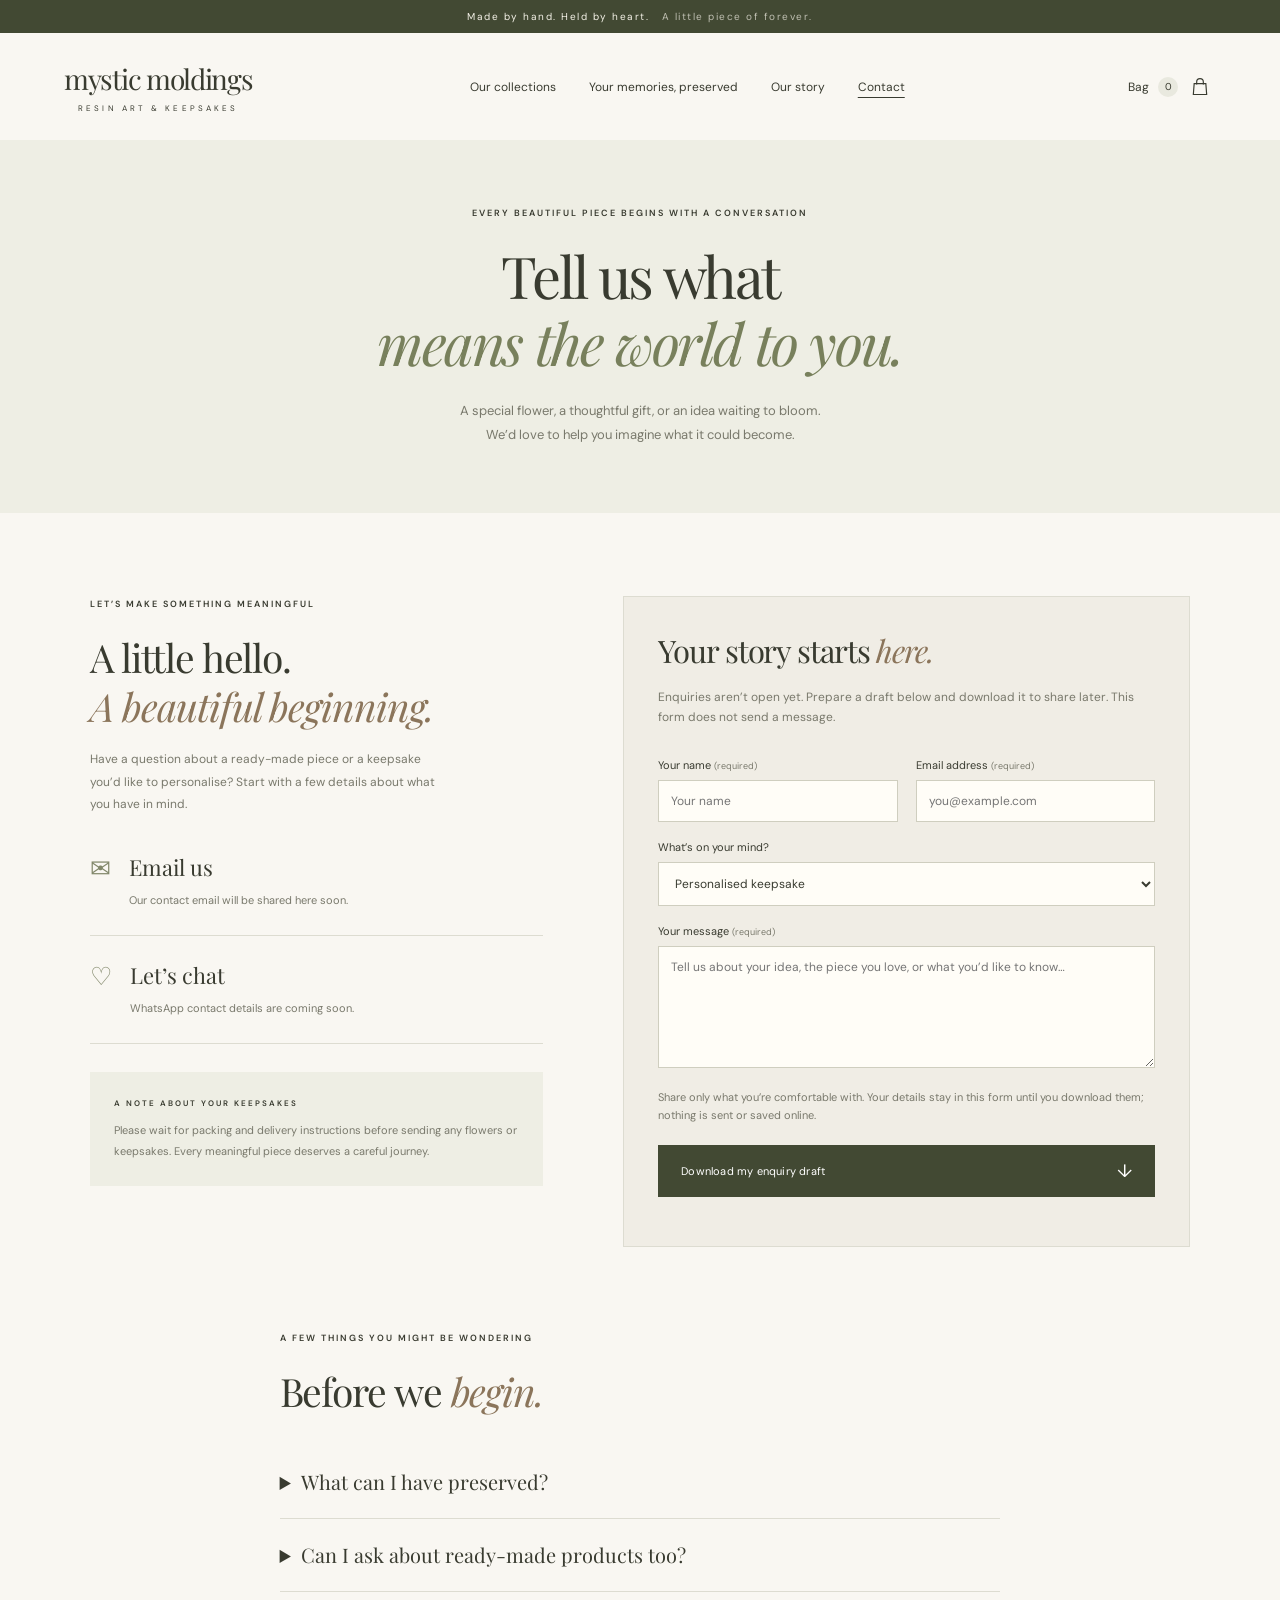
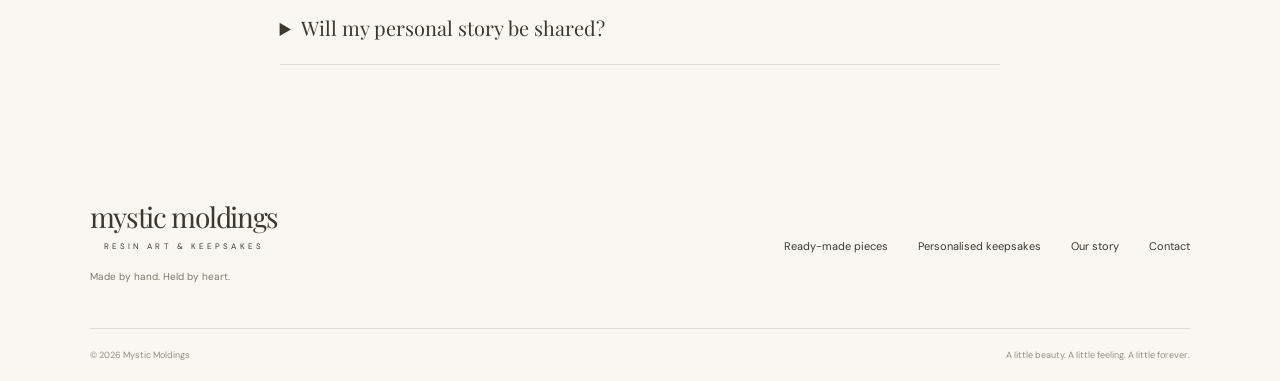
==== contact.html @ 8fd35c90 "Add contact page with enquiry draft form and FAQs" ====
<!DOCTYPE html>
<html lang="en">
<head><meta charset="UTF-8"><meta name="viewport" content="width=device-width,initial-scale=1"><meta name="theme-color" content="#f5f1e9"><title>Contact — Mystic Moldings</title><link rel="preconnect" href="https://fonts.googleapis.com"><link rel="preconnect" href="https://fonts.gstatic.com" crossorigin><link href="https://fonts.googleapis.com/css2?family=DM+Sans:wght@400;500;600;700&family=Manrope:wght@400;500;600&family=Playfair+Display:ital,wght@0,400;0,500;0,600;1,400;1,500&display=swap" rel="stylesheet"><link rel="stylesheet" href="styles.css"></head>
<body>

<div class="announcement">Made by hand. Held by heart. <span>A little piece of forever.</span></div>
<header class="header"><a class="wordmark" href="index.html" aria-label="Mystic Moldings home">mystic moldings<span>RESIN ART & KEEPSAKES</span></a><nav aria-label="Main navigation"><a href="index.html#collections">Our collections</a><a href="index.html#keepsakes">Your memories, preserved</a><a href="index.html#about">Our story</a><a href="contact.html" aria-current="page">Contact</a></nav><button class="bag-button" id="open-bag" aria-label="Open shopping bag">Bag <span id="bag-count">0</span><svg viewBox="0 0 24 24" fill="none" stroke="currentColor" stroke-width="1.4"><path d="M5 8h14l1 13H4L5 8Z"/><path d="M8 9V6a4 4 0 0 1 8 0v3"/></svg></button></header>
<main id="main-content">
<section class="contact-intro section">
  <p class="eyebrow">EVERY BEAUTIFUL PIECE BEGINS WITH A CONVERSATION</p>
  <h1>Tell us what<br><em>means the world to you.</em></h1>
  <p>A special flower, a thoughtful gift, or an idea waiting to bloom.<br>We’d love to help you imagine what it could become.</p>
</section>
<section class="contact-layout section" aria-label="Contact and enquiry details">
  <div class="contact-details">
    <p class="eyebrow">LET’S MAKE SOMETHING MEANINGFUL</p>
    <h2>A little hello.<br><em>A beautiful beginning.</em></h2>
    <p>Have a question about a ready-made piece or a keepsake you’d like to personalise? Start with a few details about what you have in mind.</p>
    <div class="contact-channel"><span aria-hidden="true">✉</span><div><h3>Email us</h3><p>Our contact email will be shared here soon.</p></div></div>
    <div class="contact-channel"><span aria-hidden="true">♡</span><div><h3>Let’s chat</h3><p>WhatsApp contact details are coming soon.</p></div></div>
    <div class="contact-tip"><p class="eyebrow">A NOTE ABOUT YOUR KEEPSAKES</p><p>Please wait for packing and delivery instructions before sending any flowers or keepsakes. Every meaningful piece deserves a careful journey.</p></div>
  </div>
  <div class="contact-form-panel">
    <h2>Your story starts <em>here.</em></h2>
    <p class="form-intro" id="contact-form-note">Enquiries aren’t open yet. Prepare a draft below and download it to share later. This form does not send a message.</p>
    <form id="contact-form" aria-describedby="contact-form-note">
      <div class="contact-form-row">
        <label>Your name <span>(required)</span><input name="name" required maxlength="80" autocomplete="name" placeholder="Your name"></label>
        <label>Email address <span>(required)</span><input name="email" type="email" required maxlength="254" autocomplete="email" placeholder="you@example.com"></label>
      </div>
      <label>What’s on your mind?<select name="topic"><option>Personalised keepsake</option><option>Ready-made product</option><option>Wedding flowers / varmala</option><option>Pet keepsake</option><option>Gifting or bulk enquiry</option><option>Something else</option></select></label>
      <label>Your message <span>(required)</span><textarea name="message" required rows="6" maxlength="3000" placeholder="Tell us about your idea, the piece you love, or what you’d like to know…"></textarea></label>
      <p class="dialog-note">Share only what you’re comfortable with. Your details stay in this form until you download them; nothing is sent or saved online.</p>
      <button class="button dark full" type="submit">Download my enquiry draft <span aria-hidden="true">↓</span></button>
      <p id="contact-status" role="status" aria-live="polite"></p>
    </form>
  </div>
</section>
<section class="contact-faq section" aria-labelledby="faq-title">
  <p class="eyebrow">A FEW THINGS YOU MIGHT BE WONDERING</p>
  <h2 id="faq-title">Before we <em>begin.</em></h2>
  <details><summary>What can I have preserved?</summary><p>Roses, wedding varmalas, bouquet flowers, and small keepsakes such as pet hair are starting points for a personalised piece. Suitability depends on the material and its condition, so discuss your idea with us before sending anything.</p></details>
  <details><summary>Can I ask about ready-made products too?</summary><p>Of course. Choose “Ready-made product” in your enquiry and include the name of the jewellery, clock, pen stand, table, or other piece you’re interested in.</p></details>
  <details><summary>Will my personal story be shared?</summary><p>Your story is yours to tell. We’ll ask your permission before featuring a keepsake story, and leave out personal details.</p></details>
</section>
</main><footer><div><a class="wordmark" href="index.html">mystic moldings<span>RESIN ART & KEEPSAKES</span></a><p>Made by hand. Held by heart.</p></div><div class="footer-links"><a href="index.html#shop">Ready-made pieces</a><a href="index.html#keepsakes">Personalised keepsakes</a><a href="index.html#about">Our story</a><a href="contact.html">Contact</a></div><div class="footer-bottom"><span>© <span id="year"></span> Mystic Moldings</span><span>A little beauty. A little feeling. A little forever.</span></div></footer>
<dialog id="bag-dialog"><div class="dialog-heading"><h2>Your bag <em id="bag-title-count"></em></h2><button class="close" data-close aria-label="Close shopping bag">×</button></div><div id="bag-items"></div><div id="bag-total"></div><p class="dialog-note">This is a collection preview. Checkout will be available when the shop launches.</p><button class="button dark full" data-close>Continue exploring <span>→</span></button></dialog>
<script src="script.js"></script><script src="contact.js"></script>
</body></html>
---- styles.css ----
:root{--paper:#f9f7f2;--ink:#393b30;--muted:#79796c;--line:#dddcd1;--olive:#424933;--serif:'Playfair Display',Georgia,serif}*{box-sizing:border-box}html{scroll-behavior:smooth;scroll-padding-top:30px}body{margin:0;background:var(--paper);color:var(--ink);font-family:'DM Sans',sans-serif;font-size:14px}button,input,select,textarea{font:inherit}button,a{-webkit-tap-highlight-color:transparent}button{cursor:pointer}a{color:inherit;text-decoration:none}button{color:inherit}button:focus-visible,a:focus-visible{outline:2px solid #a77751;outline-offset:5px}.announcement{background:var(--olive);color:#f6f3e9;text-align:center;padding:10px 20px;font-size:10px;letter-spacing:1.5px}.announcement span{margin-left:8px;opacity:.7}.header{max-width:1500px;margin:auto;padding:27px 5%;display:flex;align-items:center;justify-content:space-between;gap:24px}.wordmark{font-family:var(--serif);font-size:28px;letter-spacing:-1.3px;display:inline-block;white-space:nowrap}.wordmark>span{font-family:'DM Sans',sans-serif;display:block;text-align:center;font-size:8px;letter-spacing:3.1px;margin-top:6px}.header nav{display:flex;gap:33px;font-size:12px}.header nav a:hover,.footer-links a:hover{color:#9c6b4d}.bag-button{border:0;background:none;display:flex;gap:9px;align-items:center;font-size:12px}.bag-button svg{width:20px;margin-left:3px}.bag-button>span{background:#e9e9df;border-radius:50%;height:20px;width:20px;display:grid;place-items:center;font-size:10px}.hero{max-width:1500px;margin:auto;display:grid;grid-template-columns:1fr 1fr;min-height:620px}.hero-copy{padding:77px 10% 48px}.eyebrow{font-size:9px;font-weight:600;letter-spacing:2px;line-height:1.8;margin:0 0 21px}.hero .eyebrow{display:flex;align-items:center;gap:9px}.eyebrow>span{height:5px;width:5px;background:#8b906c;border-radius:50%}h1,h2,h3,p{margin-top:0}h1,h2,h3{font-family:var(--serif);font-weight:400}h1{font-size:clamp(44px,4.65vw,70px);line-height:1.16;letter-spacing:-2.4px;margin-bottom:25px}em{font-weight:400;color:#8b755b}h1 em{color:#78805c}.hero-description{max-width:345px;font-size:13px;line-height:1.9;color:#737365;margin-bottom:30px}.button{display:inline-flex;align-items:center;justify-content:space-between;gap:30px;border:0;padding:17px 23px;font-size:11px;letter-spacing:.2px;transition:background .2s,transform .2s}.button:hover{transform:translateY(-2px)}.dark{background:var(--olive);color:white}.dark:hover{background:#596145}.button>span{font-size:18px;line-height:1}.text-link{display:flex;align-items:center;width:max-content;gap:13px;font-size:11px;background:none;padding:0 0 5px;border:0;border-bottom:1px solid #b9b8a7}.hero .text-link{margin-top:22px}.hero-footnote{display:flex;align-items:center;gap:12px;margin-top:39px}.hero-footnote svg{width:28px;color:#999f83}.hero-footnote p{font-size:9px;line-height:1.8;margin:0;color:#8a8a7e}.hero-footnote strong{font-weight:400;color:#565b48}.hero-image{position:relative;overflow:hidden;margin:10px 20px 20px 0;border-radius:120px 0 0 0;min-height:590px;background:#ccc3ae}.hero-image>img{width:100%;height:100%;position:absolute;object-fit:cover;object-position:center 57%;filter:brightness(.82) saturate(.68)}.image-shade{position:absolute;inset:0;background:linear-gradient(transparent 45%,#23291e85)}.round-seal{position:absolute;top:30px;right:28px;border-radius:50%;width:101px;height:101px;border:1px solid #f4f3dc99;display:flex;flex-direction:column;justify-content:center;align-items:center;color:#fffbe8;font-size:6px;letter-spacing:1.2px;transform:rotate(12deg);gap:3px}.round-seal span{font-size:38px;line-height:1.2}.image-caption{position:absolute;bottom:50px;left:43px;color:#fff9ec}.image-caption>span{font-family:var(--serif);font-style:italic;font-size:29px}.image-caption p{font-size:9px;letter-spacing:.6px;margin:12px 0 0;opacity:.8}.photo-label{position:absolute;right:21px;bottom:42px;writing-mode:vertical-rl;color:#fff9ec;font-size:7px;letter-spacing:2px}.values-strip{display:flex;justify-content:space-around;gap:20px;padding:23px 5%;border-block:1px solid var(--line);background:#efefe5}.values-strip>span{display:flex;align-items:center;gap:12px;color:#747b5f;font-size:21px}.values-strip>span>span{color:#616651;font-size:10px;letter-spacing:.4px}.section{padding:83px 7%;max-width:1440px;margin:auto}.section-intro{text-align:center;margin-bottom:38px}.section-intro .eyebrow{margin-bottom:15px}h2{font-size:39px;line-height:1.25;letter-spacing:-1.1px;margin-bottom:17px}.section-intro>p:last-child,.section-top>p{font-size:12px;color:var(--muted);line-height:1.9;margin:0}.collection-grid{display:grid;grid-template-columns:1fr 1fr;gap:24px}.collection-card{height:420px;position:relative;overflow:hidden}.collection-card>img{width:100%;height:100%;object-fit:cover;transition:transform .6s;filter:brightness(.72) saturate(.65)}.collection-card:hover>img{transform:scale(1.035)}.collection-overlay{position:absolute;inset:0;background:linear-gradient(transparent,#24271bd6);display:flex;flex-direction:column;justify-content:flex-end;padding:35px;color:#fff9ef}.tiny-label{font-size:8px;letter-spacing:2px;margin-bottom:15px}.collection-overlay h3{font-size:32px;margin-bottom:13px;letter-spacing:-.7px}.collection-overlay p{font-size:11px;line-height:1.9;color:#ece9de}.collection-link{display:flex;justify-content:space-between;align-items:center;border-top:1px solid #ddd9c94f;margin-top:10px;padding-top:18px;font-size:11px}.collection-link b{font-size:21px;font-weight:400}.shop{padding-top:20px}.section-top{display:flex;justify-content:space-between;align-items:flex-end;gap:30px;margin-bottom:26px}.section-top .eyebrow{margin-bottom:14px}.section-top h2{margin:0}.small-note{font-size:10px;color:var(--muted);padding-bottom:7px}.filters{display:flex;gap:8px;margin:29px 0 15px;flex-wrap:wrap}.filters button{border:1px solid var(--line);border-radius:20px;background:transparent;padding:9px 18px;font-size:10px}.filters .active{background:var(--olive);border-color:var(--olive);color:white}.preview-note{font-size:10px;color:var(--muted);margin-bottom:22px}.product-grid{display:grid;grid-template-columns:repeat(4,1fr);gap:22px}.product-image{aspect-ratio:4/5;position:relative;background:#e7e3db;overflow:hidden}.product-image img{height:100%;width:100%;object-fit:cover;filter:saturate(.7);transition:transform .4s}.product-card:hover img{transform:scale(1.04)}.product-tag{position:absolute;left:13px;top:13px;font-size:7px;letter-spacing:1px;background:#f9f7f0ed;padding:7px 9px}.add-bag{position:absolute;right:12px;bottom:12px;border:0;background:var(--paper);border-radius:50%;width:33px;height:33px;font-size:22px;transition:background .2s}.add-bag:hover{background:#dfe3cf}.product-meta{display:flex;justify-content:space-between;gap:6px;align-items:center;margin-top:15px}.product-meta h3{font-size:17px;margin:0}.product-meta span{font-size:11px;white-space:nowrap}.product-card>p{font-size:10px;color:var(--muted);margin-top:7px}.keepsakes{background:#eeeee4;max-width:none;padding-inline:max(7%,calc((100% - 1240px)/2))}.story-grid{display:grid;grid-template-columns:repeat(3,1fr);gap:27px;margin-top:35px}.story-image{height:290px;position:relative;overflow:hidden}.story-image img{width:100%;height:100%;object-fit:cover;filter:saturate(.6)}.story-image span{position:absolute;bottom:15px;left:15px;background:#f9f7f2ed;padding:8px 12px;font-size:7px;letter-spacing:1.3px}.story-card h3{font-size:25px;margin:22px 0 12px}.story-card>p{font-size:11px;line-height:1.9;color:#717665;max-width:330px}.story-link{border:0;border-bottom:1px solid #b9beaa;background:none;font-size:10px;padding:8px 0;display:flex;gap:20px;align-items:center}.story-link span{font-size:16px}.story-disclaimer{font-size:9px;color:#878b7b;margin:29px 0 0}.process{display:grid;grid-template-columns:1.1fr 1fr;gap:100px;padding-block:90px}.process-intro>p:not(.eyebrow){font-size:12px;line-height:1.9;color:var(--muted);max-width:380px;margin-bottom:27px}.steps>div{display:flex;gap:24px;padding:23px 0;border-bottom:1px solid var(--line)}.steps>div:first-child{padding-top:10px}.steps>div>span{font-family:var(--serif);font-style:italic;font-size:24px;color:#a2a68f}.steps h3{font-size:23px;margin-bottom:9px}.steps p{font-size:11px;color:var(--muted);line-height:1.9;margin-bottom:0}.closing{text-align:center;background:#e9e5db;padding:52px 20px 58px}.closing>span{font-size:32px;color:#939878}.closing>p{font-family:var(--serif);font-size:33px;line-height:1.4;margin:15px 0 23px}.closing .text-link{margin:auto}footer{padding:50px 7% 20px;display:flex;justify-content:space-between;flex-wrap:wrap;gap:35px}footer>div>p{font-size:10px;color:var(--muted);margin-top:17px}.footer-links{display:flex;gap:30px;align-items:center;font-size:11px}.footer-bottom{width:100%;border-top:1px solid var(--line);padding-top:20px;display:flex;justify-content:space-between;color:#909183;font-size:9px}dialog{border:1px solid var(--line);background:var(--paper);color:var(--ink);padding:30px;width:min(520px,calc(100% - 30px));max-height:90dvh}dialog::backdrop{background:#21281980;backdrop-filter:blur(4px)}.dialog-heading{display:flex;justify-content:space-between;align-items:center;gap:20px}.dialog-heading h2{font-size:30px}.close{border:0;background:none;font-size:28px;padding:0 5px;align-self:flex-start}.dialog-note{font-size:11px;color:var(--muted);line-height:1.7;margin:20px 0}.full{width:100%}.form-intro{font-size:12px;color:var(--muted);line-height:1.7}form label{display:block;margin-top:18px;font-size:11px}input,select,textarea{display:block;width:100%;margin-top:8px;padding:12px;border:1px solid #cfcebf;border-radius:0;background:#fffdf7;color:var(--ink);font-size:12px}textarea{resize:vertical}.toast{position:fixed;bottom:25px;left:50%;transform:translate(-50%,20px);background:var(--olive);color:white;padding:14px 24px;font-size:12px;opacity:0;pointer-events:none;transition:.3s;z-index:5}.toast.visible{opacity:1;transform:translate(-50%,0)}.bag-item{display:flex;align-items:center;gap:15px;padding:17px 0;border-bottom:1px solid var(--line)}.bag-item img{width:62px;height:75px;object-fit:cover}.bag-item-info{flex:1}.bag-item h3{font-size:19px;margin-bottom:7px}.bag-item p{font-size:11px;margin:0}.remove-item{background:none;border:0;font-size:10px;text-decoration:underline}#bag-total{margin-top:20px;display:flex;justify-content:space-between}#form-status{font-size:11px;line-height:1.6} .empty-bag{padding:30px 0;color:var(--muted);line-height:1.8}
@media(min-width:1500px){.hero-copy{padding-left:75px}.hero-image{margin-right:0}}@media(max-width:1000px){.header nav{gap:18px}.hero-copy{padding:60px 8% 35px}h1{font-size:49px}.hero-image{min-height:560px}.hero{min-height:0}.image-caption{left:25px}.image-caption>span{font-size:25px}.section{padding:65px 5%}.shop{padding-top:15px}.collection-card{height:380px}.collection-overlay{padding:25px}.collection-overlay h3{font-size:27px}.product-grid{gap:15px}.product-meta{align-items:flex-start;flex-direction:column}.story-image{height:240px}.process{gap:45px}h2{font-size:34px}}@media(max-width:700px){.announcement{font-size:8px;padding:9px}.announcement span{margin-left:3px}.header{padding:21px 6%;flex-wrap:wrap;gap:21px}.wordmark{font-size:25px}.header nav{order:3;width:100%;justify-content:space-between;gap:10px;font-size:10px}.hero{grid-template-columns:1fr}.hero-copy{padding:42px 7% 35px}.hero .eyebrow{font-size:8px}h1{font-size:clamp(43px,9.7vw,64px)}.hero-description{max-width:400px;font-size:12px}.hero-footnote{margin-top:25px}.hero-image{min-height:420px;margin:0 5% 24px;border-radius:85px 0 0 0}.image-caption{bottom:30px;left:26px}.round-seal{width:82px;height:82px;font-size:5px;right:22px;top:22px}.values-strip{display:grid;grid-template-columns:1fr 1fr;gap:15px;padding:19px 6%}.values-strip>span{gap:8px;font-size:19px}.values-strip>span>span{font-size:8px;letter-spacing:0}.section{padding:52px 6%}h2{font-size:32px}.section-intro{margin-bottom:28px}.collection-grid{grid-template-columns:1fr;gap:18px}.collection-card{height:370px}.collection-overlay{padding:27px}.collection-overlay h3{font-size:30px}.section-top{display:block}.section-top>p{margin-top:18px}.small-note{display:block;margin-top:15px}.shop{padding-top:8px}.product-grid{grid-template-columns:repeat(2,1fr);gap:23px 15px}.product-meta h3{font-size:18px}.filters{gap:6px}.filters button{padding:8px 12px;font-size:9px}.preview-note{line-height:1.7}.story-grid{grid-template-columns:1fr;gap:35px}.story-image{height:330px}.story-card>p{max-width:none}.story-card h3{margin-top:18px}.story-disclaimer{line-height:1.7}.process{grid-template-columns:1fr;gap:30px}.closing>p{font-size:27px}.footer-links{flex-direction:column;align-items:flex-start;gap:14px}.footer-bottom{font-size:8px;gap:20px;line-height:1.7}footer{padding:37px 6% 20px}.photo-label{font-size:6px}.toast{max-width:90%;width:max-content;text-align:center}.dialog-heading h2{font-size:27px}}@media(prefers-reduced-motion:reduce){html{scroll-behavior:auto}*,*::before,*::after{transition:none!important}}
/* Contact page */
[aria-current="page"]{text-decoration:underline;text-underline-offset:6px}
.contact-intro{text-align:center;background:#eeeee4;max-width:none;padding-block:65px}
.contact-intro h1{font-size:clamp(39px,4.5vw,64px);margin-bottom:23px}
.contact-intro>p:last-child{color:var(--muted);font-size:13px;line-height:1.9;margin:0}
.contact-layout{display:grid;grid-template-columns:1fr 1.25fr;gap:80px;align-items:start}
.contact-details>p:not(.eyebrow){font-size:12px;line-height:1.9;color:var(--muted);max-width:360px}
.contact-channel{display:flex;gap:18px;border-bottom:1px solid var(--line);padding:24px 0}
.contact-channel>span{font-size:25px;color:#82886b}
.contact-channel h3{font-size:22px;margin-bottom:8px}
.contact-channel p,.contact-tip>p:last-child{font-size:11px;line-height:1.9;color:var(--muted);margin:0}
.contact-tip{background:#eeeee4;padding:24px;margin-top:28px}
.contact-tip .eyebrow{margin-bottom:10px;font-size:8px}
.contact-form-panel{background:#f0ede5;border:1px solid var(--line);padding:34px}
.contact-form-panel h2{font-size:31px}
.contact-form-row{display:grid;grid-template-columns:1fr 1fr;gap:18px}
.contact-form-panel label>span{color:var(--muted);font-size:9px}
#contact-status{font-size:11px;line-height:1.8;margin:15px 0 0;color:var(--olive)}
.contact-faq{max-width:900px;padding-top:0}
.contact-faq h2{margin-bottom:30px}
.contact-faq details{border-bottom:1px solid var(--line);padding:21px 0}
.contact-faq summary{cursor:pointer;font-family:var(--serif);font-size:20px;line-height:1.5}
.contact-faq details p{font-size:12px;line-height:1.9;color:var(--muted);margin:15px 0 0}
@media(max-width:1000px){.contact-layout{gap:35px}.contact-form-row{grid-template-columns:1fr;gap:0}.contact-form-panel{padding:26px}.header nav{gap:17px}}
@media(max-width:700px){.contact-intro{padding:43px 6%}.contact-intro .eyebrow{font-size:8px}.contact-layout{grid-template-columns:1fr;gap:35px}.contact-form-panel{padding:23px}.contact-form-panel h2{font-size:29px}.contact-faq{padding-top:0}.header nav{flex-wrap:wrap;gap:15px}.contact-faq summary{font-size:18px}}
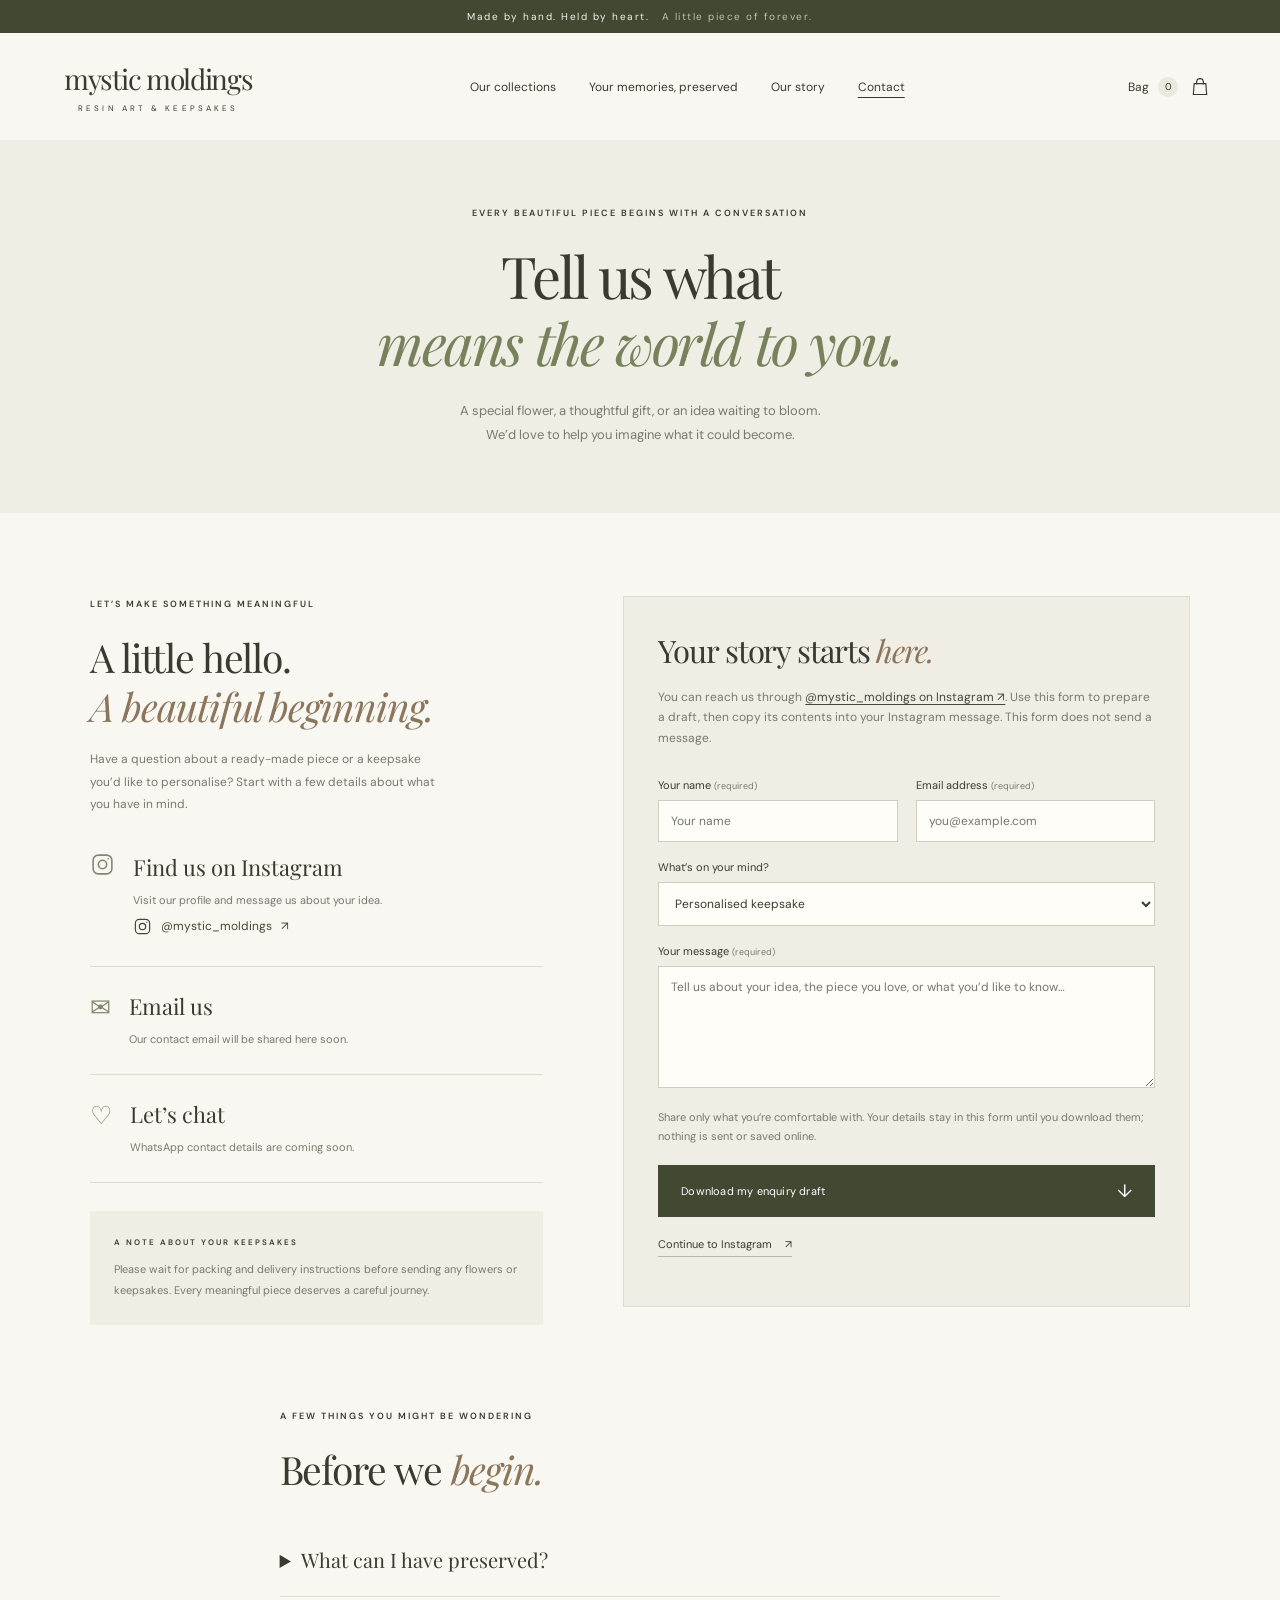
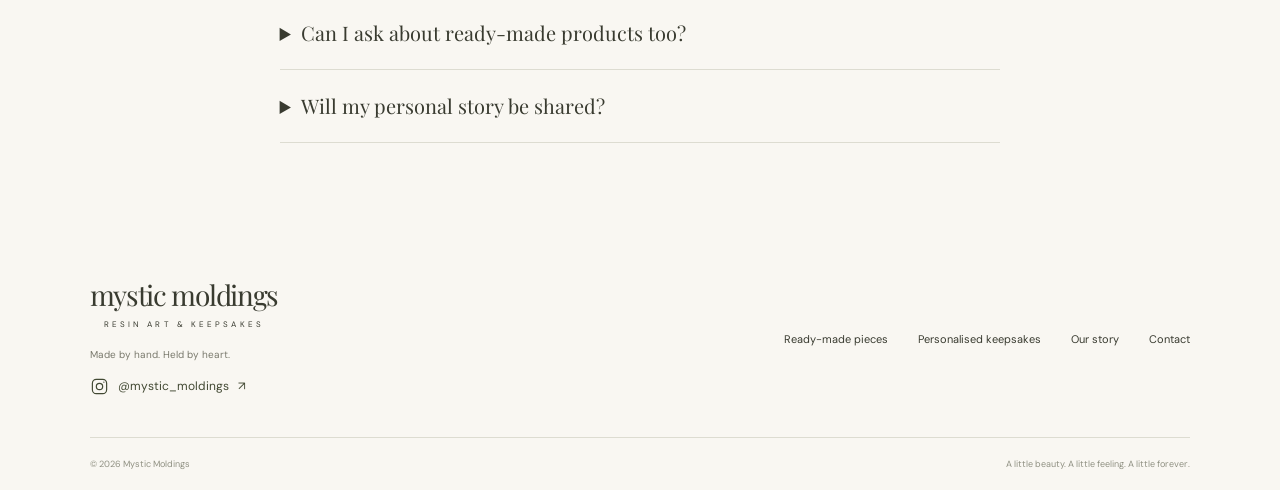
==== commit 031e9b17: "Link Instagram profile throughout storefront and enquiry flows" ====
--- a/contact.html
+++ b/contact.html
@@ -16,13 +16,14 @@
     <p class="eyebrow">LET’S MAKE SOMETHING MEANINGFUL</p>
     <h2>A little hello.<br><em>A beautiful beginning.</em></h2>
     <p>Have a question about a ready-made piece or a keepsake you’d like to personalise? Start with a few details about what you have in mind.</p>
+    <div class="contact-channel instagram-contact"><span aria-hidden="true"><svg viewBox="0 0 24 24" fill="none" stroke="currentColor" stroke-width="1.5" aria-hidden="true"><rect x="3" y="3" width="18" height="18" rx="5"/><circle cx="12" cy="12" r="4"/><circle cx="17.5" cy="6.5" r=".8" fill="currentColor" stroke="none"/></svg></span><div><h3>Find us on Instagram</h3><p>Visit our profile and message us about your idea.</p><a class="instagram-link" href="https://www.instagram.com/mystic_moldings/" target="_blank" rel="noopener noreferrer" aria-label="Mystic Moldings on Instagram (opens in a new tab)"><svg viewBox="0 0 24 24" fill="none" stroke="currentColor" stroke-width="1.5" aria-hidden="true"><rect x="3" y="3" width="18" height="18" rx="5"/><circle cx="12" cy="12" r="4"/><circle cx="17.5" cy="6.5" r=".8" fill="currentColor" stroke="none"/></svg><span>@mystic_moldings</span><span aria-hidden="true">↗</span></a></div></div>
     <div class="contact-channel"><span aria-hidden="true">✉</span><div><h3>Email us</h3><p>Our contact email will be shared here soon.</p></div></div>
     <div class="contact-channel"><span aria-hidden="true">♡</span><div><h3>Let’s chat</h3><p>WhatsApp contact details are coming soon.</p></div></div>
     <div class="contact-tip"><p class="eyebrow">A NOTE ABOUT YOUR KEEPSAKES</p><p>Please wait for packing and delivery instructions before sending any flowers or keepsakes. Every meaningful piece deserves a careful journey.</p></div>
   </div>
   <div class="contact-form-panel">
     <h2>Your story starts <em>here.</em></h2>
-    <p class="form-intro" id="contact-form-note">Enquiries aren’t open yet. Prepare a draft below and download it to share later. This form does not send a message.</p>
+    <p class="form-intro" id="contact-form-note">You can reach us through <a href="https://www.instagram.com/mystic_moldings/" target="_blank" rel="noopener noreferrer">@mystic_moldings on Instagram ↗</a>. Use this form to prepare a draft, then copy its contents into your Instagram message. This form does not send a message.</p>
     <form id="contact-form" aria-describedby="contact-form-note">
       <div class="contact-form-row">
         <label>Your name <span>(required)</span><input name="name" required maxlength="80" autocomplete="name" placeholder="Your name"></label>
@@ -32,6 +33,7 @@
       <label>Your message <span>(required)</span><textarea name="message" required rows="6" maxlength="3000" placeholder="Tell us about your idea, the piece you love, or what you’d like to know…"></textarea></label>
       <p class="dialog-note">Share only what you’re comfortable with. Your details stay in this form until you download them; nothing is sent or saved online.</p>
       <button class="button dark full" type="submit">Download my enquiry draft <span aria-hidden="true">↓</span></button>
+      <a class="text-link contact-instagram-action" href="https://www.instagram.com/mystic_moldings/" target="_blank" rel="noopener noreferrer">Continue to Instagram <span aria-hidden="true">↗</span></a>
       <p id="contact-status" role="status" aria-live="polite"></p>
     </form>
   </div>
@@ -43,7 +45,7 @@
   <details><summary>Can I ask about ready-made products too?</summary><p>Of course. Choose “Ready-made product” in your enquiry and include the name of the jewellery, clock, pen stand, table, or other piece you’re interested in.</p></details>
   <details><summary>Will my personal story be shared?</summary><p>Your story is yours to tell. We’ll ask your permission before featuring a keepsake story, and leave out personal details.</p></details>
 </section>
-</main><footer><div><a class="wordmark" href="index.html">mystic moldings<span>RESIN ART & KEEPSAKES</span></a><p>Made by hand. Held by heart.</p></div><div class="footer-links"><a href="index.html#shop">Ready-made pieces</a><a href="index.html#keepsakes">Personalised keepsakes</a><a href="index.html#about">Our story</a><a href="contact.html">Contact</a></div><div class="footer-bottom"><span>© <span id="year"></span> Mystic Moldings</span><span>A little beauty. A little feeling. A little forever.</span></div></footer>
+</main><footer><div><a class="wordmark" href="index.html">mystic moldings<span>RESIN ART & KEEPSAKES</span></a><p>Made by hand. Held by heart.</p><a class="instagram-link" href="https://www.instagram.com/mystic_moldings/" target="_blank" rel="noopener noreferrer" aria-label="Mystic Moldings on Instagram (opens in a new tab)"><svg viewBox="0 0 24 24" fill="none" stroke="currentColor" stroke-width="1.5" aria-hidden="true"><rect x="3" y="3" width="18" height="18" rx="5"/><circle cx="12" cy="12" r="4"/><circle cx="17.5" cy="6.5" r=".8" fill="currentColor" stroke="none"/></svg><span>@mystic_moldings</span><span aria-hidden="true">↗</span></a></div><div class="footer-links"><a href="index.html#shop">Ready-made pieces</a><a href="index.html#keepsakes">Personalised keepsakes</a><a href="index.html#about">Our story</a><a href="contact.html">Contact</a></div><div class="footer-bottom"><span>© <span id="year"></span> Mystic Moldings</span><span>A little beauty. A little feeling. A little forever.</span></div></footer>
 <dialog id="bag-dialog"><div class="dialog-heading"><h2>Your bag <em id="bag-title-count"></em></h2><button class="close" data-close aria-label="Close shopping bag">×</button></div><div id="bag-items"></div><div id="bag-total"></div><p class="dialog-note">This is a collection preview. Checkout will be available when the shop launches.</p><button class="button dark full" data-close>Continue exploring <span>→</span></button></dialog>
 <script src="script.js"></script><script src="contact.js"></script>
 </body></html>
--- a/styles.css
+++ b/styles.css
@@ -25,3 +25,16 @@
 .contact-faq details p{font-size:12px;line-height:1.9;color:var(--muted);margin:15px 0 0}
 @media(max-width:1000px){.contact-layout{gap:35px}.contact-form-row{grid-template-columns:1fr;gap:0}.contact-form-panel{padding:26px}.header nav{gap:17px}}
 @media(max-width:700px){.contact-intro{padding:43px 6%}.contact-intro .eyebrow{font-size:8px}.contact-layout{grid-template-columns:1fr;gap:35px}.contact-form-panel{padding:23px}.contact-form-panel h2{font-size:29px}.contact-faq{padding-top:0}.header nav{flex-wrap:wrap;gap:15px}.contact-faq summary{font-size:18px}}
+/* Instagram profile and contact links */
+.instagram-link{display:inline-flex;align-items:center;gap:9px;font-size:12px;line-height:1.6;color:var(--olive);padding-block:6px}
+.instagram-link svg{width:19px;height:19px;flex-shrink:0}
+.instagram-link:hover span:first-of-type{text-decoration:underline;text-underline-offset:4px}
+.instagram-section{display:grid;grid-template-columns:1.3fr 1fr;align-items:center;gap:45px}
+.instagram-section>div>p:last-child{font-size:12px;line-height:1.9;color:var(--muted);max-width:440px;margin-bottom:0}
+.instagram-invite{text-align:center;background:#eeeee4;padding:40px 24px;border:1px solid var(--line)}
+.instagram-invite>svg{width:38px;height:38px;color:#858c6a;margin-bottom:17px}
+.instagram-invite>p{font-family:var(--serif);font-size:21px;margin-bottom:16px}
+.instagram-contact>span>svg{width:25px;height:25px}
+.contact-instagram-action{margin-top:20px}
+.form-intro a,.dialog-note a{text-decoration:underline;text-underline-offset:3px;color:var(--olive)}
+@media(max-width:700px){.instagram-section{grid-template-columns:1fr;gap:25px}.instagram-invite{padding:30px 20px}}
